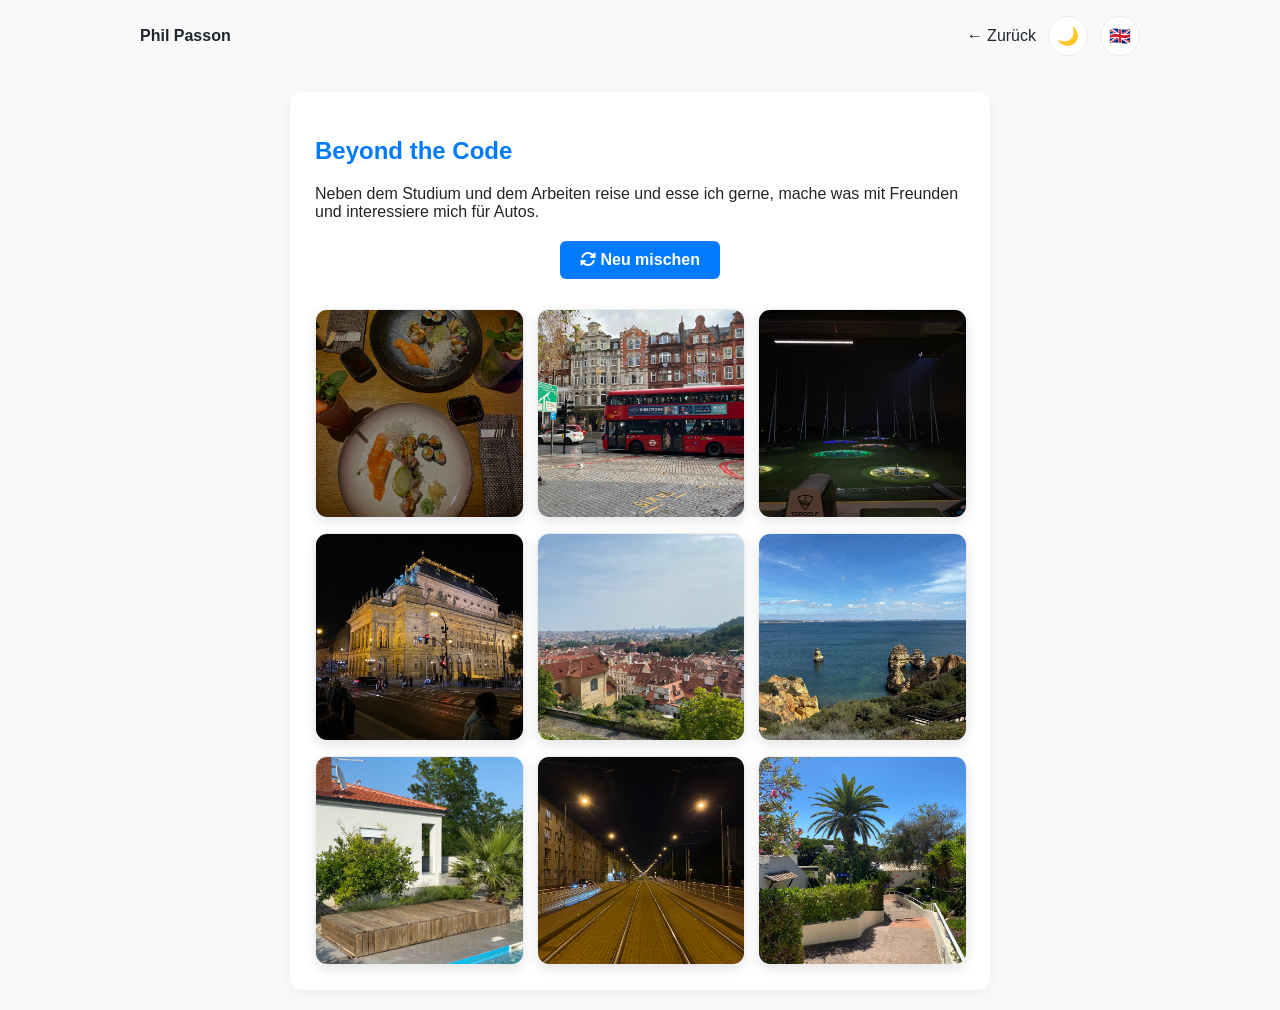
==== personal.html @ 934dcc9e "new page" ====
<!DOCTYPE html>
<html lang="de">
<head>
    <meta charset="UTF-8">
    <meta name="viewport" content="width=device-width, initial-scale=1.0">
    <link rel="icon" type="image/png" href="./favicon.png">
    <link rel="apple-touch-icon" href="./favicon.png">
    <link rel="stylesheet" href="https://cdnjs.cloudflare.com/ajax/libs/font-awesome/6.5.1/css/all.min.css">
    <link rel="stylesheet" href="./style.css">
    <title>About Phil | Beyond the Code</title>
    <script>
        (function() {
            const savedTheme = localStorage.getItem('theme') || 'light';
            if (savedTheme === 'dark') {
                document.documentElement.setAttribute('data-theme', 'dark');
            }
        })();
    </script>
</head>
<body>
<header>
    <nav>
        <div class="logo">Phil Passon</div>
        <ul class="nav-links">
            <li><a href="index.html" data-en="← Back" data-de="← Zurück">← Zurück</a></li>
            <li><button id="theme-toggle">🌙</button></li>
            <li><button id="lang-toggle">🇬🇧</button></li>
        </ul>
    </nav>
</header>
<main>
    <section>
        <h1 id="page-title" data-en="Beyond the Code" data-de="Beyond the Code">Beyond the Code</h1>
        <p id="personal-desc"
           data-en="Besides studying and working, I enjoy traveling and eating, spending time with friends, and I am interested in cars."
           data-de="Neben dem Studium und dem Arbeiten reise und esse ich gerne, mache was mit Freunden und interessiere mich für Autos.">
            Neben dem Studium und dem Arbeiten reise und esse ich gerne, mache was mit Freunden und interessiere mich für Autos.
        </p>
        <div style="text-align: center; margin: 20px 0;">
            <button id="reshuffle-btn" class="btn">
                <i class="fas fa-sync-alt"></i> <span data-en="New Selection" data-de="Neu mischen">Neu mischen</span>
            </button>
        </div>
        <div class="image-gallery" id="gallery"></div>
    </section>
</main>
<script src="./script.js"></script>
</body>
</html>
---- style.css ----
:root {
    --bg-color: #f8f9fa;
    --text-color: #212529;
    --card-bg: #ffffff;
    --border-color: #e9ecef;
    --primary: #007bff;
}

[data-theme="dark"] {
    --bg-color: #121212;
    --text-color: #e0e0e0;
    --card-bg: #1e1e1e;
    --border-color: #333333;
}

body {
    margin: 0;
    font-family: 'Inter', sans-serif;
    background-color: var(--bg-color);
    color: var(--text-color);
    transition: background-color 0.3s, color 0.3s;
}

html[data-theme="dark"] {
    background-color: #121212;
}
html[data-theme="light"] {
    background-color: #f8f9fa;
}

nav {
    max-width: 1000px;
    margin: 0 auto;
    display: flex;
    justify-content: space-between;
    padding: 1rem 20px;
    align-items: center;
    flex-wrap: nowrap;
}

.logo {
    font-weight: bold;
    white-space: nowrap;
    margin-right: 10px;
}

.nav-links {
    display: flex;
    list-style: none;
    gap: 12px;
    align-items: center;
    margin: 0;
    padding: 0;
}

.nav-links li a {
    text-decoration: none;
    color: var(--text-color);
    white-space: nowrap;
}

#theme-toggle, #lang-toggle {
    width: 40px;
    height: 40px;
    border-radius: 50%;
    border: 1px solid var(--border-color);
    background: var(--card-bg);
    cursor: pointer;
    color: var(--text-color);
    font-size: 1.1rem;
    flex-shrink: 0;
}

.hero {
    background: linear-gradient(135deg, #007bff, #0056b3);
    color: white;
    text-align: center;
    padding: 60px 20px;
    margin: 0 auto;
    max-width: 700px;
}

@media (max-width: 768px) {
    .hero {
        margin: 15px auto;
        border-radius: 12px;
        padding: 40px 20px;
        width: calc(100% - 30px);
    }
}

section {
    max-width: 700px;
    margin: 20px auto;
    padding: 25px;
    background: var(--card-bg);
    border-radius: 12px;
    box-shadow: 0 4px 12px rgba(0,0,0,0.05);
    width: calc(100% - 40px);
    box-sizing: border-box;
}

.tech-stack {
    display: grid;
    grid-template-columns: repeat(auto-fit, minmax(80px, 1fr));
    gap: 20px;
    text-align: center;
    margin-top: 20px;
}

.tech-item {
    display: flex;
    flex-direction: column;
    align-items: center;
    gap: 8px;
}

.tech-item img { width: 40px; height: 40px; }

.lang-grid {
    margin-top: 25px;
    border-top: 1px solid var(--border-color);
    padding-top: 15px;
}

.btn {
    display: inline-block;
    padding: 10px 20px;
    background: var(--primary);
    color: white !important;
    text-decoration: none;
    border-radius: 6px;
    font-weight: bold;
    border: none;
    font-family: inherit;
    font-size: 16px;
    cursor: pointer;
    transition: 0.2s;
}

.connect-buttons .btn i,
.connect-buttons .btn svg {
    color: white;
    fill: white;
    margin-right: 8px;
    font-size: 1.1rem;
    vertical-align: middle;
}

h3 { margin: 0; color: var(--primary); display: flex; align-items: center; }
h3 i { margin-right: 12px; font-size: 0.9em; opacity: 0.8; }

.exp-item h3 a, .edu-item h3 a {
    text-decoration: none;
    color: inherit;
    transition: color 0.2s ease;
}

.exp-item h3 a:hover, .edu-item h3 a:hover {
    color: var(--primary);
    text-decoration: underline;
}

.exp-item, .edu-item { margin-bottom: 20px; }

.connect-buttons {
    display: flex;
    gap: 12px;
    flex-wrap: wrap;
    margin-top: 15px;
    justify-content: center;
}

.dropdown {
    position: relative;
    display: inline-block;
}

.dropdown-content {
    display: none;
    position: absolute;
    bottom: 125%;
    left: 50%;
    transform: translateX(-50%);
    background-color: var(--card-bg);
    min-width: 200px;
    box-shadow: 0 10px 30px rgba(0,0,0,0.2);
    border-radius: 12px;
    z-index: 9999;
    border: 1px solid var(--border-color);
    overflow: hidden;
    padding: 5px 0;
}

.dropdown-content a, .dropdown-content button {
    color: var(--text-color);
    padding: 12px 16px;
    text-decoration: none;
    display: flex;
    align-items: center;
    width: 100%;
    border: none;
    background: none;
    text-align: left;
    font-family: inherit;
    font-size: 14px;
    cursor: pointer;
}

.dropdown-content a:hover, .dropdown-content button:hover {
    background-color: var(--bg-color);
}

.dropdown-content i, .dropdown-content svg {
    width: 20px;
    margin-right: 10px;
    color: var(--primary);
    text-align: center;
}

.show {
    display: block !important;
}

.btn:hover {
    opacity: 0.9;
    transform: translateY(-2px);
}

@media (max-width: 600px) {
    .connect-buttons .btn span {
        display: none;
    }

    .connect-buttons .btn i,
    .connect-buttons .btn svg {
        margin-right: 0;
        font-size: 1.4rem;
    }

    .connect-buttons .btn {
        width: 55px;
        height: 55px;
        padding: 0;
        display: flex;
        justify-content: center;
        align-items: center;
        border-radius: 12px;
    }

    .connect-buttons {
        gap: 15px;
    }
}

/* Galerie Grid-Layout */
.image-gallery {
    display: grid;
    grid-template-columns: repeat(3, 1fr);
    gap: 15px;
    margin-top: 30px;
}

.gallery-img {
    width: 100%;
    aspect-ratio: 1 / 1;
    object-fit: cover;
    border-radius: 12px;
    box-shadow: 0 4px 12px rgba(0,0,0,0.1);
    border: 1px solid var(--border-color);
    transition: transform 0.3s ease;
}

.gallery-img:hover {
    transform: scale(1.02);
}

@media (max-width: 600px) {
    .image-gallery {
        grid-template-columns: repeat(2, 1fr);
        gap: 10px;
    }
}

h1 {
    color: var(--primary);
    margin-bottom: 20px;
}

.hero h1 {
    color: white !important;
    margin: 0;
}

main section h1 {
    color: var(--primary);
    margin-bottom: 20px;
}

@media (max-width: 380px) {
    .logo { font-size: 0.9rem; }
    .nav-links { gap: 8px; font-size: 0.85rem; }
    #theme-toggle, #lang-toggle { width: 35px; height: 35px; font-size: 1rem; }
}
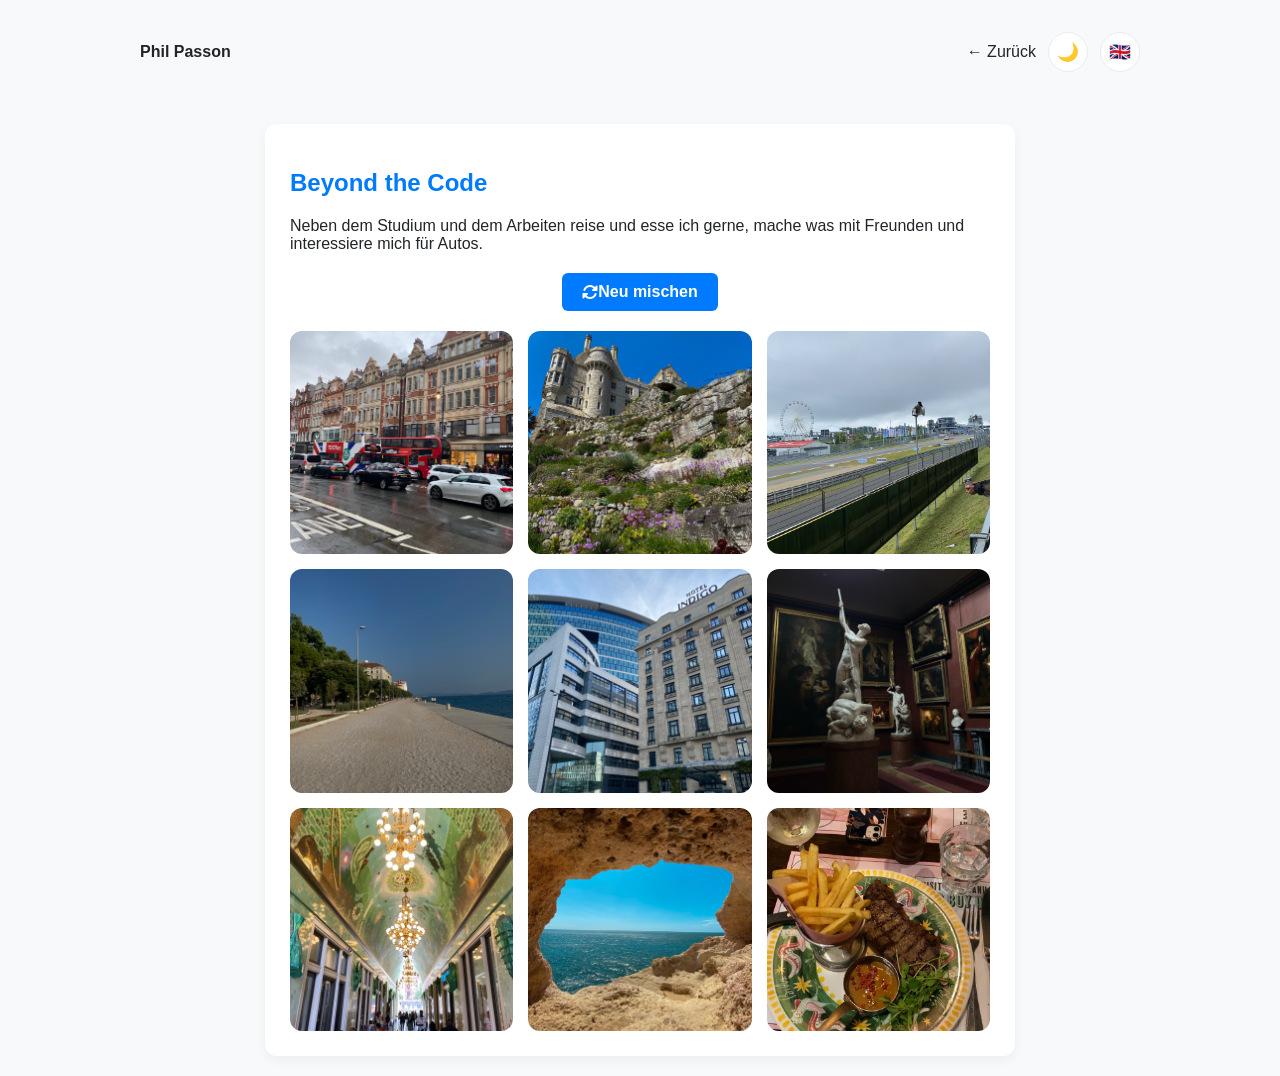
==== commit 671fb7e2: "Major Update" ====
--- a/personal.html
+++ b/personal.html
@@ -20,7 +20,7 @@
 <body>
 <header>
     <nav>
-        <div class="logo">Phil Passon</div>
+        <a href="index.html" class="logo" style="text-decoration: none; color: inherit;">Phil Passon</a>
         <ul class="nav-links">
             <li><a href="index.html" data-en="← Back" data-de="← Zurück">← Zurück</a></li>
             <li><button id="theme-toggle">🌙</button></li>
--- a/style.css
+++ b/style.css
@@ -1,3 +1,4 @@
+/* --- Basis & Farben --- */
 :root {
     --bg-color: #f8f9fa;
     --text-color: #212529;
@@ -21,13 +22,7 @@
     transition: background-color 0.3s, color 0.3s;
 }
 
-html[data-theme="dark"] {
-    background-color: #121212;
-}
-html[data-theme="light"] {
-    background-color: #f8f9fa;
-}
-
+/* --- Navigation --- */
 nav {
     max-width: 1000px;
     margin: 0 auto;
@@ -35,13 +30,17 @@
     justify-content: space-between;
     padding: 1rem 20px;
     align-items: center;
-    flex-wrap: nowrap;
 }
 
 .logo {
     font-weight: bold;
-    white-space: nowrap;
-    margin-right: 10px;
+    text-decoration: none;
+    color: var(--text-color);
+    transition: opacity 0.2s;
+}
+
+.logo:hover {
+    opacity: 0.7;
 }
 
 .nav-links {
@@ -49,14 +48,12 @@
     list-style: none;
     gap: 12px;
     align-items: center;
-    margin: 0;
     padding: 0;
 }
 
 .nav-links li a {
     text-decoration: none;
     color: var(--text-color);
-    white-space: nowrap;
 }
 
 #theme-toggle, #lang-toggle {
@@ -68,9 +65,9 @@
     cursor: pointer;
     color: var(--text-color);
     font-size: 1.1rem;
-    flex-shrink: 0;
-}
-
+}
+
+/* --- Hero & Sections --- */
 .hero {
     background: linear-gradient(135deg, #007bff, #0056b3);
     color: white;
@@ -78,15 +75,6 @@
     padding: 60px 20px;
     margin: 0 auto;
     max-width: 700px;
-}
-
-@media (max-width: 768px) {
-    .hero {
-        margin: 15px auto;
-        border-radius: 12px;
-        padding: 40px 20px;
-        width: calc(100% - 30px);
-    }
 }
 
 section {
@@ -97,168 +85,214 @@
     border-radius: 12px;
     box-shadow: 0 4px 12px rgba(0,0,0,0.05);
     width: calc(100% - 40px);
-    box-sizing: border-box;
-}
-
+}
+
+h1 { color: var(--primary); margin-bottom: 20px; }
+h2 { font-size: 1.8rem; margin-bottom: 20px; }
+.hero h1 { color: white !important; }
+
+/* --- Lebenslauf (Experience & Education) --- */
+.bw-header {
+    color: #000000 !important;
+    display: flex;
+    align-items: center;
+    gap: 12px;
+}
+
+[data-theme="dark"] .bw-header { color: #ffffff !important; }
+
+.bw-header i { color: inherit !important; }
+
+.exp-item, .edu-item { margin-bottom: 20px; }
+
+.exp-item h3, .edu-item h3 {
+    display: flex;
+    flex-wrap: wrap;
+    align-items: center;
+}
+
+.exp-item h3 a, .edu-item h3 a {
+    color: var(--primary);
+    text-decoration: none;
+}
+
+.exp-item h3 a:hover, .edu-item h3 a:hover { text-decoration: underline; }
+
+.cv-date {
+    color: #000000;
+    font-weight: normal;
+    margin-left: 8px;
+    white-space: nowrap;
+}
+
+[data-theme="dark"] .cv-date { color: #ffffff; }
+
+/* --- Details / Dropdown --- */
+details { display: block; }
+summary { list-style: none; cursor: pointer; }
+summary::-webkit-details-marker { display: none; }
+
+.toggle-arrow {
+    font-size: 0.7em;
+    transition: transform 0.3s;
+    color: var(--primary);
+    opacity: 0.6;
+}
+
+details[open] .toggle-arrow { transform: rotate(180deg); opacity: 1; }
+
+.dropdown-text {
+    margin: 10px 0 15px 32px;
+    font-size: 0.95rem;
+    line-height: 1.5;
+    opacity: 0.9;
+}
+
+/* --- Tech Stack & Buttons --- */
 .tech-stack {
     display: grid;
-    grid-template-columns: repeat(auto-fit, minmax(80px, 1fr));
-    gap: 20px;
+    grid-template-columns: repeat(auto-fit, minmax(100px, 1fr));
+    gap: 25px;
     text-align: center;
-    margin-top: 20px;
+    margin-top: 30px;
 }
 
 .tech-item {
     display: flex;
     flex-direction: column;
     align-items: center;
-    gap: 8px;
-}
-
-.tech-item img { width: 40px; height: 40px; }
-
-.lang-grid {
-    margin-top: 25px;
-    border-top: 1px solid var(--border-color);
-    padding-top: 15px;
+    gap: 12px;
+    transition: transform 0.2s ease;
+}
+
+.tech-item:hover { transform: translateY(-5px); }
+
+.tech-item img {
+    width: 60px;
+    height: 60px;
+    object-fit: contain;
 }
 
 .btn {
-    display: inline-block;
+    display: inline-flex;
+    align-items: center;
+    justify-content: center;
     padding: 10px 20px;
     background: var(--primary);
     color: white !important;
     text-decoration: none;
     border-radius: 6px;
-    font-weight: bold;
-    border: none;
+    font-weight: 600; /* Vereinheitlicht auf Semi-Bold */
+    font-size: 16px;   /* Einheitliche Font-Größe */
     font-family: inherit;
-    font-size: 16px;
     cursor: pointer;
     transition: 0.2s;
-}
-
-.connect-buttons .btn i,
-.connect-buttons .btn svg {
-    color: white;
-    fill: white;
-    margin-right: 8px;
-    font-size: 1.1rem;
-    vertical-align: middle;
-}
-
-h3 { margin: 0; color: var(--primary); display: flex; align-items: center; }
-h3 i { margin-right: 12px; font-size: 0.9em; opacity: 0.8; }
-
-.exp-item h3 a, .edu-item h3 a {
-    text-decoration: none;
-    color: inherit;
-    transition: color 0.2s ease;
-}
-
-.exp-item h3 a:hover, .edu-item h3 a:hover {
-    color: var(--primary);
-    text-decoration: underline;
-}
-
-.exp-item, .edu-item { margin-bottom: 20px; }
-
+    border: none;
+    outline: none;
+    box-sizing: border-box;
+}
+
+.btn:hover { transform: translateY(-2px); opacity: 0.9; }
+
+/* --- Connect & Dropdowns --- */
 .connect-buttons {
     display: flex;
     gap: 12px;
-    flex-wrap: wrap;
-    margin-top: 15px;
+    flex-wrap: nowrap;
     justify-content: center;
+    width: 100%;
+}
+
+.connect-buttons > a,
+.connect-buttons .dropdown {
+    flex: 1;
+    min-width: 0;
+}
+
+.connect-buttons .btn,
+.connect-buttons .dropdown button {
+    width: 100%;
+    min-height: 48px;
+    font-size: 16px !important;
+    font-weight: 600 !important;
+    white-space: nowrap;
 }
 
 .dropdown {
     position: relative;
-    display: inline-block;
-}
-
+}
+
+/* Gemeinsames Design für Email & Socials Dropdown */
 .dropdown-content {
     display: none;
     position: absolute;
-    bottom: 125%;
+    bottom: 130%; /* Schwebt über dem Button */
     left: 50%;
     transform: translateX(-50%);
     background-color: var(--card-bg);
-    min-width: 200px;
-    box-shadow: 0 10px 30px rgba(0,0,0,0.2);
+    min-width: 220px;
+    box-shadow: 0 15px 35px rgba(0,0,0,0.15);
     border-radius: 12px;
-    z-index: 9999;
     border: 1px solid var(--border-color);
-    overflow: hidden;
-    padding: 5px 0;
-}
-
-.dropdown-content a, .dropdown-content button {
-    color: var(--text-color);
-    padding: 12px 16px;
-    text-decoration: none;
-    display: flex;
+    padding: 8px;
+    z-index: 1000;
+}
+
+/* Design für die Einträge (Links und Buttons) im Dropdown */
+.dropdown-content a,
+.dropdown-content button {
+    display: flex !important;
     align-items: center;
     width: 100%;
+    padding: 10px 14px;
+    text-decoration: none;
+    color: var(--text-color);
+    font-size: 0.95rem;
+    font-family: inherit;
+    font-weight: 500 !important;
     border: none;
     background: none;
+    cursor: pointer;
+    border-radius: 8px;
+    transition: background 0.2s, color 0.2s;
     text-align: left;
-    font-family: inherit;
-    font-size: 14px;
-    cursor: pointer;
-}
-
-.dropdown-content a:hover, .dropdown-content button:hover {
+    box-sizing: border-box;
+    white-space: nowrap;
+}
+
+/* Hover-Zustand für beide */
+.dropdown-content a:hover,
+.dropdown-content button:hover {
     background-color: var(--bg-color);
-}
-
-.dropdown-content i, .dropdown-content svg {
+    color: var(--primary);
+}
+
+/* Icons in beiden Dropdowns ausrichten */
+.dropdown-content i,
+.dropdown-content svg {
+    margin-right: 12px;
+    font-size: 1.1rem;
     width: 20px;
-    margin-right: 10px;
-    color: var(--primary);
-    text-align: center;
+    display: flex;
+    justify-content: center;
+    align-items: center;
+    flex-shrink: 0;
 }
 
 .show {
     display: block !important;
-}
-
-.btn:hover {
-    opacity: 0.9;
-    transform: translateY(-2px);
-}
-
-@media (max-width: 600px) {
-    .connect-buttons .btn span {
-        display: none;
-    }
-
-    .connect-buttons .btn i,
-    .connect-buttons .btn svg {
-        margin-right: 0;
-        font-size: 1.4rem;
-    }
-
-    .connect-buttons .btn {
-        width: 55px;
-        height: 55px;
-        padding: 0;
-        display: flex;
-        justify-content: center;
-        align-items: center;
-        border-radius: 12px;
-    }
-
-    .connect-buttons {
-        gap: 15px;
-    }
-}
-
-/* Galerie Grid-Layout */
+    animation: fadeInUp 0.3s ease-out;
+}
+
+@keyframes fadeInUp {
+    from { opacity: 0; transform: translate(-50%, 10px); }
+    to { opacity: 1; transform: translate(-50%, 0); }
+}
+/* --- Galerie --- */
 .image-gallery {
     display: grid;
     grid-template-columns: repeat(3, 1fr);
     gap: 15px;
-    margin-top: 30px;
 }
 
 .gallery-img {
@@ -266,39 +300,27 @@
     aspect-ratio: 1 / 1;
     object-fit: cover;
     border-radius: 12px;
-    box-shadow: 0 4px 12px rgba(0,0,0,0.1);
-    border: 1px solid var(--border-color);
-    transition: transform 0.3s ease;
-}
-
-.gallery-img:hover {
-    transform: scale(1.02);
+    transition: transform 0.3s;
+}
+
+.gallery-img:hover { transform: scale(1.02); }
+
+/* --- Media Queries (Mobile Fixes) --- */
+@media (max-width: 768px) {
+    .hero { margin: 15px auto; width: calc(100% - 30px); }
+    .exp-item h3 a, .edu-item h3 a { white-space: nowrap; }
 }
 
 @media (max-width: 600px) {
-    .image-gallery {
-        grid-template-columns: repeat(2, 1fr);
-        gap: 10px;
+    .connect-buttons { flex-wrap: wrap; } /* Mobile: Umbruch erlauben */
+    .image-gallery { grid-template-columns: repeat(2, 1fr); }
+    .connect-buttons .btn span { display: none; }
+    .connect-buttons .btn,
+    .connect-buttons .dropdown button {
+        width: 55px;
+        height: 55px;
+        min-height: 55px;
+        border-radius: 12px;
     }
-}
-
-h1 {
-    color: var(--primary);
-    margin-bottom: 20px;
-}
-
-.hero h1 {
-    color: white !important;
-    margin: 0;
-}
-
-main section h1 {
-    color: var(--primary);
-    margin-bottom: 20px;
-}
-
-@media (max-width: 380px) {
-    .logo { font-size: 0.9rem; }
-    .nav-links { gap: 8px; font-size: 0.85rem; }
-    #theme-toggle, #lang-toggle { width: 35px; height: 35px; font-size: 1rem; }
+    .connect-buttons .dropdown { flex: 0; }
 }
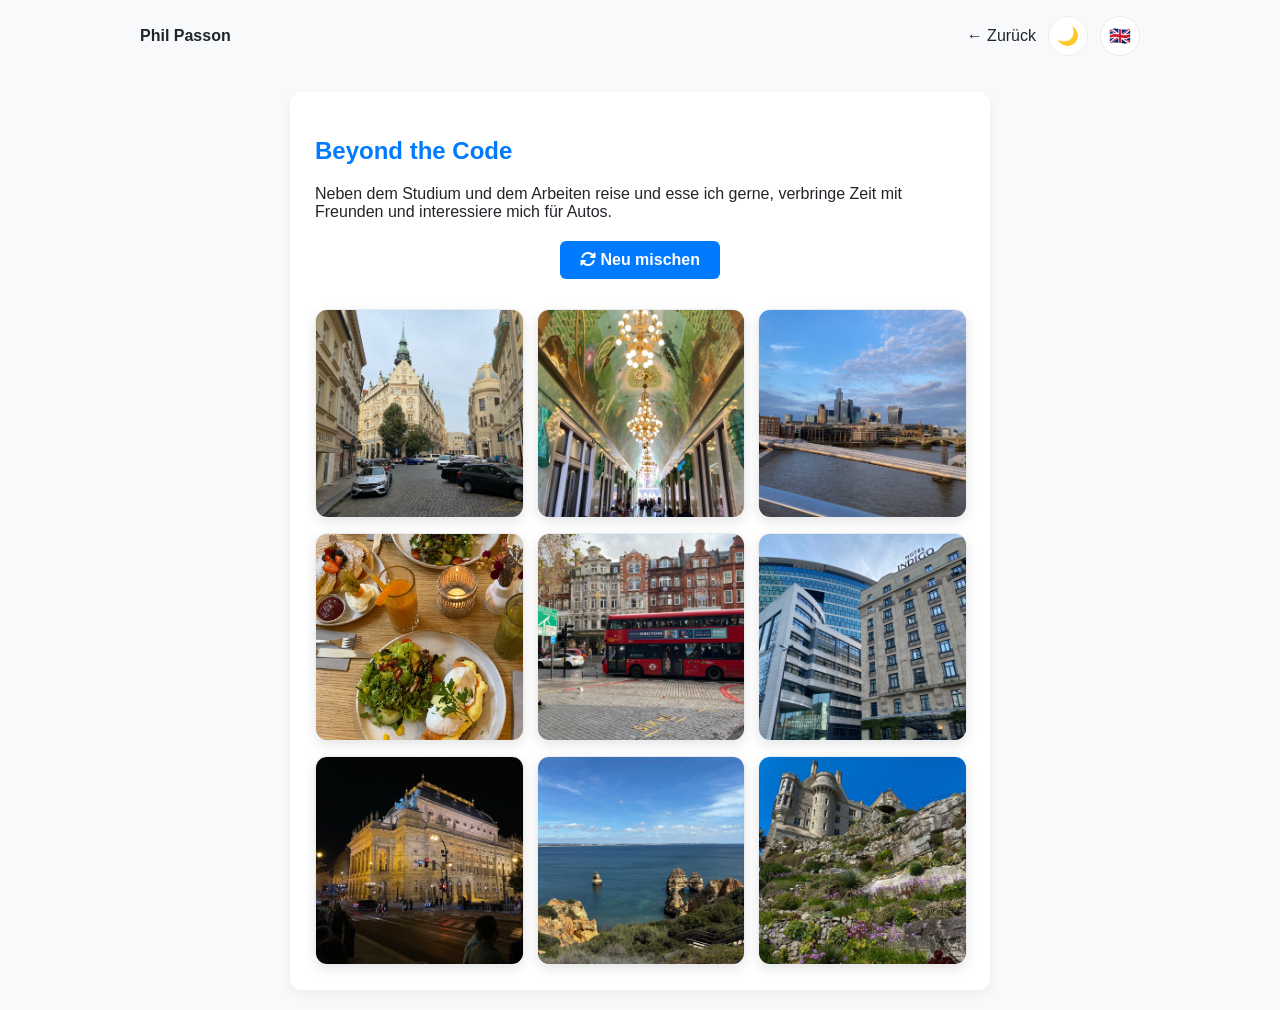
==== commit e177dd0e: "Update to Texts" ====
--- a/personal.html
+++ b/personal.html
@@ -33,8 +33,8 @@
         <h1 id="page-title" data-en="Beyond the Code" data-de="Beyond the Code">Beyond the Code</h1>
         <p id="personal-desc"
            data-en="Besides studying and working, I enjoy traveling and eating, spending time with friends, and I am interested in cars."
-           data-de="Neben dem Studium und dem Arbeiten reise und esse ich gerne, mache was mit Freunden und interessiere mich für Autos.">
-            Neben dem Studium und dem Arbeiten reise und esse ich gerne, mache was mit Freunden und interessiere mich für Autos.
+           data-de="Neben dem Studium und dem Arbeiten reise und esse ich gerne, verbringe Zeit mit Freunden und interessiere mich für Autos.">
+            Neben dem Studium und dem Arbeiten reise und esse ich gerne, verbringe Zeit mit Freunden und interessiere mich für Autos.
         </p>
         <div style="text-align: center; margin: 20px 0;">
             <button id="reshuffle-btn" class="btn">
--- a/style.css
+++ b/style.css
@@ -1,4 +1,4 @@
-/* --- Basis & Farben --- */
+/* --- BASIS & THEMES --- */
 :root {
     --bg-color: #f8f9fa;
     --text-color: #212529;
@@ -14,6 +14,9 @@
     --border-color: #333333;
 }
 
+html[data-theme="dark"] { background-color: #121212; }
+html[data-theme="light"] { background-color: #f8f9fa; }
+
 body {
     margin: 0;
     font-family: 'Inter', sans-serif;
@@ -22,7 +25,7 @@
     transition: background-color 0.3s, color 0.3s;
 }
 
-/* --- Navigation --- */
+/* --- NAVIGATION --- */
 nav {
     max-width: 1000px;
     margin: 0 auto;
@@ -30,17 +33,13 @@
     justify-content: space-between;
     padding: 1rem 20px;
     align-items: center;
+    flex-wrap: nowrap;
 }
 
 .logo {
     font-weight: bold;
-    text-decoration: none;
-    color: var(--text-color);
-    transition: opacity 0.2s;
-}
-
-.logo:hover {
-    opacity: 0.7;
+    white-space: nowrap;
+    margin-right: 10px;
 }
 
 .nav-links {
@@ -48,12 +47,14 @@
     list-style: none;
     gap: 12px;
     align-items: center;
+    margin: 0;
     padding: 0;
 }
 
 .nav-links li a {
     text-decoration: none;
     color: var(--text-color);
+    white-space: nowrap;
 }
 
 #theme-toggle, #lang-toggle {
@@ -65,9 +66,10 @@
     cursor: pointer;
     color: var(--text-color);
     font-size: 1.1rem;
-}
-
-/* --- Hero & Sections --- */
+    flex-shrink: 0;
+}
+
+/* --- LAYOUT & SEKTIONEN --- */
 .hero {
     background: linear-gradient(135deg, #007bff, #0056b3);
     color: white;
@@ -85,56 +87,123 @@
     border-radius: 12px;
     box-shadow: 0 4px 12px rgba(0,0,0,0.05);
     width: calc(100% - 40px);
-}
-
-h1 { color: var(--primary); margin-bottom: 20px; }
-h2 { font-size: 1.8rem; margin-bottom: 20px; }
-.hero h1 { color: white !important; }
-
-/* --- Lebenslauf (Experience & Education) --- */
-.bw-header {
-    color: #000000 !important;
-    display: flex;
-    align-items: center;
-    gap: 12px;
-}
-
-[data-theme="dark"] .bw-header { color: #ffffff !important; }
-
-.bw-header i { color: inherit !important; }
-
+    box-sizing: border-box;
+}
+
+h1, main section h1 {
+    color: var(--primary);
+    margin-bottom: 20px;
+}
+
+.hero h1 {
+    color: white !important;
+    margin: 0;
+}
+
+h3 {
+    margin: 0;
+    color: var(--primary);
+    display: flex;
+    align-items: center;
+}
+
+h3 i {
+    margin-right: 12px;
+    font-size: 0.9em;
+    opacity: 0.8;
+}
+
+/* --- TECH STACK --- */
+.tech-stack {
+    display: grid;
+    grid-template-columns: repeat(auto-fit, minmax(110px, 1fr));
+    gap: 20px;
+    justify-content: center;
+    margin-top: 30px;
+}
+
+.tech-item {
+    display: flex;
+    flex-direction: column;
+    align-items: center;
+    justify-content: flex-start;
+}
+
+.tech-item img,
+.tech-item i {
+    width: 40px;
+    height: 40px;
+    display: flex;
+    align-items: center;
+    justify-content: center;
+    object-fit: contain;
+}
+
+.tech-item i { font-size: 40px; }
+
+.tech-item span {
+    font-size: 0.8rem;
+    font-weight: 500;
+    white-space: nowrap;
+    margin-top: 8px;
+}
+
+/* --- LEBENSLAUF & DETAILS --- */
 .exp-item, .edu-item { margin-bottom: 20px; }
 
-.exp-item h3, .edu-item h3 {
-    display: flex;
-    flex-wrap: wrap;
-    align-items: center;
+.cv-date {
+    color: var(--text-color);
 }
 
 .exp-item h3 a, .edu-item h3 a {
-    color: var(--primary);
     text-decoration: none;
-}
-
-.exp-item h3 a:hover, .edu-item h3 a:hover { text-decoration: underline; }
-
-.cv-date {
-    color: #000000;
-    font-weight: normal;
-    margin-left: 8px;
-    white-space: nowrap;
-}
-
-[data-theme="dark"] .cv-date { color: #ffffff; }
-
-/* --- Details / Dropdown --- */
+    color: inherit;
+    transition: color 0.2s ease;
+}
+
+.exp-item h3 a:hover, .edu-item h3 a:hover {
+    color: var(--primary);
+    text-decoration: underline;
+}
+
 details { display: block; }
-summary { list-style: none; cursor: pointer; }
+
+summary {
+    display: flex !important;
+    justify-content: space-between;
+    align-items: center;
+}
+
+.summary-header {
+    display: flex;
+    flex-direction: column;
+    gap: 4px;
+}
+
+.position-title {
+    margin: 0;
+    font-size: 0.95rem;
+    font-weight: 500;
+    color: var(--text-color);
+}
+
+.dropdown-text {
+    margin: 15px 0 10px 0;
+    padding-left: 5px;
+    border-left: 2px solid var(--border-color);
+}
+
 summary::-webkit-details-marker { display: none; }
+
+summary h3 {
+    display: flex !important;
+    align-items: center;
+    gap: 10px;
+}
 
 .toggle-arrow {
     font-size: 0.7em;
-    transition: transform 0.3s;
+    transition: transform 0.3s ease;
     color: var(--primary);
     opacity: 0.6;
 }
@@ -145,154 +214,109 @@
     margin: 10px 0 15px 32px;
     font-size: 0.95rem;
     line-height: 1.5;
+    color: var(--text-color);
     opacity: 0.9;
 }
 
-/* --- Tech Stack & Buttons --- */
-.tech-stack {
-    display: grid;
-    grid-template-columns: repeat(auto-fit, minmax(100px, 1fr));
-    gap: 25px;
-    text-align: center;
-    margin-top: 30px;
-}
-
-.tech-item {
-    display: flex;
-    flex-direction: column;
-    align-items: center;
-    gap: 12px;
-    transition: transform 0.2s ease;
-}
-
-.tech-item:hover { transform: translateY(-5px); }
-
-.tech-item img {
-    width: 60px;
-    height: 60px;
-    object-fit: contain;
-}
-
+.lang-grid {
+    margin-top: 25px;
+    border-top: 1px solid var(--border-color);
+    padding-top: 15px;
+}
+
+/* --- BUTTONS & DROPDOWNS --- */
 .btn {
-    display: inline-flex;
-    align-items: center;
-    justify-content: center;
+    display: inline-block;
     padding: 10px 20px;
     background: var(--primary);
     color: white !important;
     text-decoration: none;
     border-radius: 6px;
-    font-weight: 600; /* Vereinheitlicht auf Semi-Bold */
-    font-size: 16px;   /* Einheitliche Font-Größe */
+    font-weight: bold;
+    border: none;
     font-family: inherit;
+    font-size: 16px;
     cursor: pointer;
     transition: 0.2s;
-    border: none;
-    outline: none;
-    box-sizing: border-box;
-}
-
-.btn:hover { transform: translateY(-2px); opacity: 0.9; }
-
-/* --- Connect & Dropdowns --- */
+}
+
+.btn:hover {
+    opacity: 0.9;
+    transform: translateY(-2px);
+}
+
 .connect-buttons {
     display: flex;
     gap: 12px;
-    flex-wrap: nowrap;
+    flex-wrap: wrap;
+    margin-top: 15px;
     justify-content: center;
-    width: 100%;
-}
-
-.connect-buttons > a,
-.connect-buttons .dropdown {
-    flex: 1;
-    min-width: 0;
-}
-
-.connect-buttons .btn,
-.connect-buttons .dropdown button {
-    width: 100%;
-    min-height: 48px;
-    font-size: 16px !important;
-    font-weight: 600 !important;
-    white-space: nowrap;
+}
+
+.connect-buttons .btn i,
+.connect-buttons .btn svg {
+    color: white;
+    fill: white;
+    margin-right: 8px;
+    font-size: 1.1rem;
+    vertical-align: middle;
 }
 
 .dropdown {
     position: relative;
-}
-
-/* Gemeinsames Design für Email & Socials Dropdown */
+    display: inline-block;
+}
+
 .dropdown-content {
     display: none;
     position: absolute;
-    bottom: 130%; /* Schwebt über dem Button */
+    bottom: 125%;
     left: 50%;
     transform: translateX(-50%);
     background-color: var(--card-bg);
-    min-width: 220px;
-    box-shadow: 0 15px 35px rgba(0,0,0,0.15);
+    min-width: 200px;
+    box-shadow: 0 10px 30px rgba(0,0,0,0.2);
     border-radius: 12px;
+    z-index: 9999;
     border: 1px solid var(--border-color);
-    padding: 8px;
-    z-index: 1000;
-}
-
-/* Design für die Einträge (Links und Buttons) im Dropdown */
-.dropdown-content a,
-.dropdown-content button {
-    display: flex !important;
+    overflow: hidden;
+    padding: 5px 0;
+}
+
+.dropdown-content a, .dropdown-content button {
+    color: var(--text-color);
+    padding: 12px 16px;
+    text-decoration: none;
+    display: flex;
     align-items: center;
     width: 100%;
-    padding: 10px 14px;
-    text-decoration: none;
-    color: var(--text-color);
-    font-size: 0.95rem;
-    font-family: inherit;
-    font-weight: 500 !important;
     border: none;
     background: none;
+    text-align: left;
+    font-family: inherit;
+    font-size: 14px;
     cursor: pointer;
-    border-radius: 8px;
-    transition: background 0.2s, color 0.2s;
-    text-align: left;
-    box-sizing: border-box;
-    white-space: nowrap;
-}
-
-/* Hover-Zustand für beide */
-.dropdown-content a:hover,
-.dropdown-content button:hover {
+}
+
+.dropdown-content a:hover, .dropdown-content button:hover {
     background-color: var(--bg-color);
-    color: var(--primary);
-}
-
-/* Icons in beiden Dropdowns ausrichten */
-.dropdown-content i,
-.dropdown-content svg {
-    margin-right: 12px;
-    font-size: 1.1rem;
+}
+
+.dropdown-content i, .dropdown-content svg {
     width: 20px;
-    display: flex;
-    justify-content: center;
-    align-items: center;
-    flex-shrink: 0;
-}
-
-.show {
-    display: block !important;
-    animation: fadeInUp 0.3s ease-out;
-}
-
-@keyframes fadeInUp {
-    from { opacity: 0; transform: translate(-50%, 10px); }
-    to { opacity: 1; transform: translate(-50%, 0); }
-}
-/* --- Galerie --- */
+    margin-right: 10px;
+    color: var(--primary);
+    text-align: center;
+}
+
+.show { display: block !important; }
+
+/* --- GALERIE --- */
 .image-gallery {
     display: grid;
     grid-template-columns: repeat(3, 1fr);
     gap: 15px;
+    margin-top: 30px;
 }
 
 .gallery-img {
@@ -300,27 +324,64 @@
     aspect-ratio: 1 / 1;
     object-fit: cover;
     border-radius: 12px;
-    transition: transform 0.3s;
+    box-shadow: 0 4px 12px rgba(0,0,0,0.1);
+    border: 1px solid var(--border-color);
+    transition: transform 0.3s ease;
 }
 
 .gallery-img:hover { transform: scale(1.02); }
 
-/* --- Media Queries (Mobile Fixes) --- */
+/* --- MOBILE ANPASSUNGEN --- */
 @media (max-width: 768px) {
-    .hero { margin: 15px auto; width: calc(100% - 30px); }
-    .exp-item h3 a, .edu-item h3 a { white-space: nowrap; }
+    .hero {
+        margin: 15px auto;
+        border-radius: 12px;
+        padding: 40px 20px;
+        width: calc(100% - 30px);
+    }
 }
 
 @media (max-width: 600px) {
-    .connect-buttons { flex-wrap: wrap; } /* Mobile: Umbruch erlauben */
-    .image-gallery { grid-template-columns: repeat(2, 1fr); }
+    .tech-stack {
+        grid-template-columns: repeat(3, 1fr);
+        gap: 15px;
+    }
+
+    .tech-item img,
+    .tech-item i {
+        width: 35px;
+        height: 35px;
+    }
+
+    .tech-item span {
+        font-size: 0.75rem;
+    }
+
     .connect-buttons .btn span { display: none; }
-    .connect-buttons .btn,
-    .connect-buttons .dropdown button {
+
+    .connect-buttons .btn i,
+    .connect-buttons .btn svg {
+        margin-right: 0;
+        font-size: 1.4rem;
+    }
+
+    .connect-buttons .btn {
         width: 55px;
         height: 55px;
-        min-height: 55px;
+        padding: 0;
+        display: flex;
+        justify-content: center;
+        align-items: center;
         border-radius: 12px;
     }
-    .connect-buttons .dropdown { flex: 0; }
+
+    .connect-buttons { gap: 15px; }
+
+    .image-gallery { grid-template-columns: repeat(2, 1fr); gap: 10px; }
+}
+
+@media (max-width: 380px) {
+    .logo { font-size: 0.9rem; }
+    .nav-links { gap: 8px; font-size: 0.85rem; }
+    #theme-toggle, #lang-toggle { width: 35px; height: 35px; font-size: 1rem; }
 }
